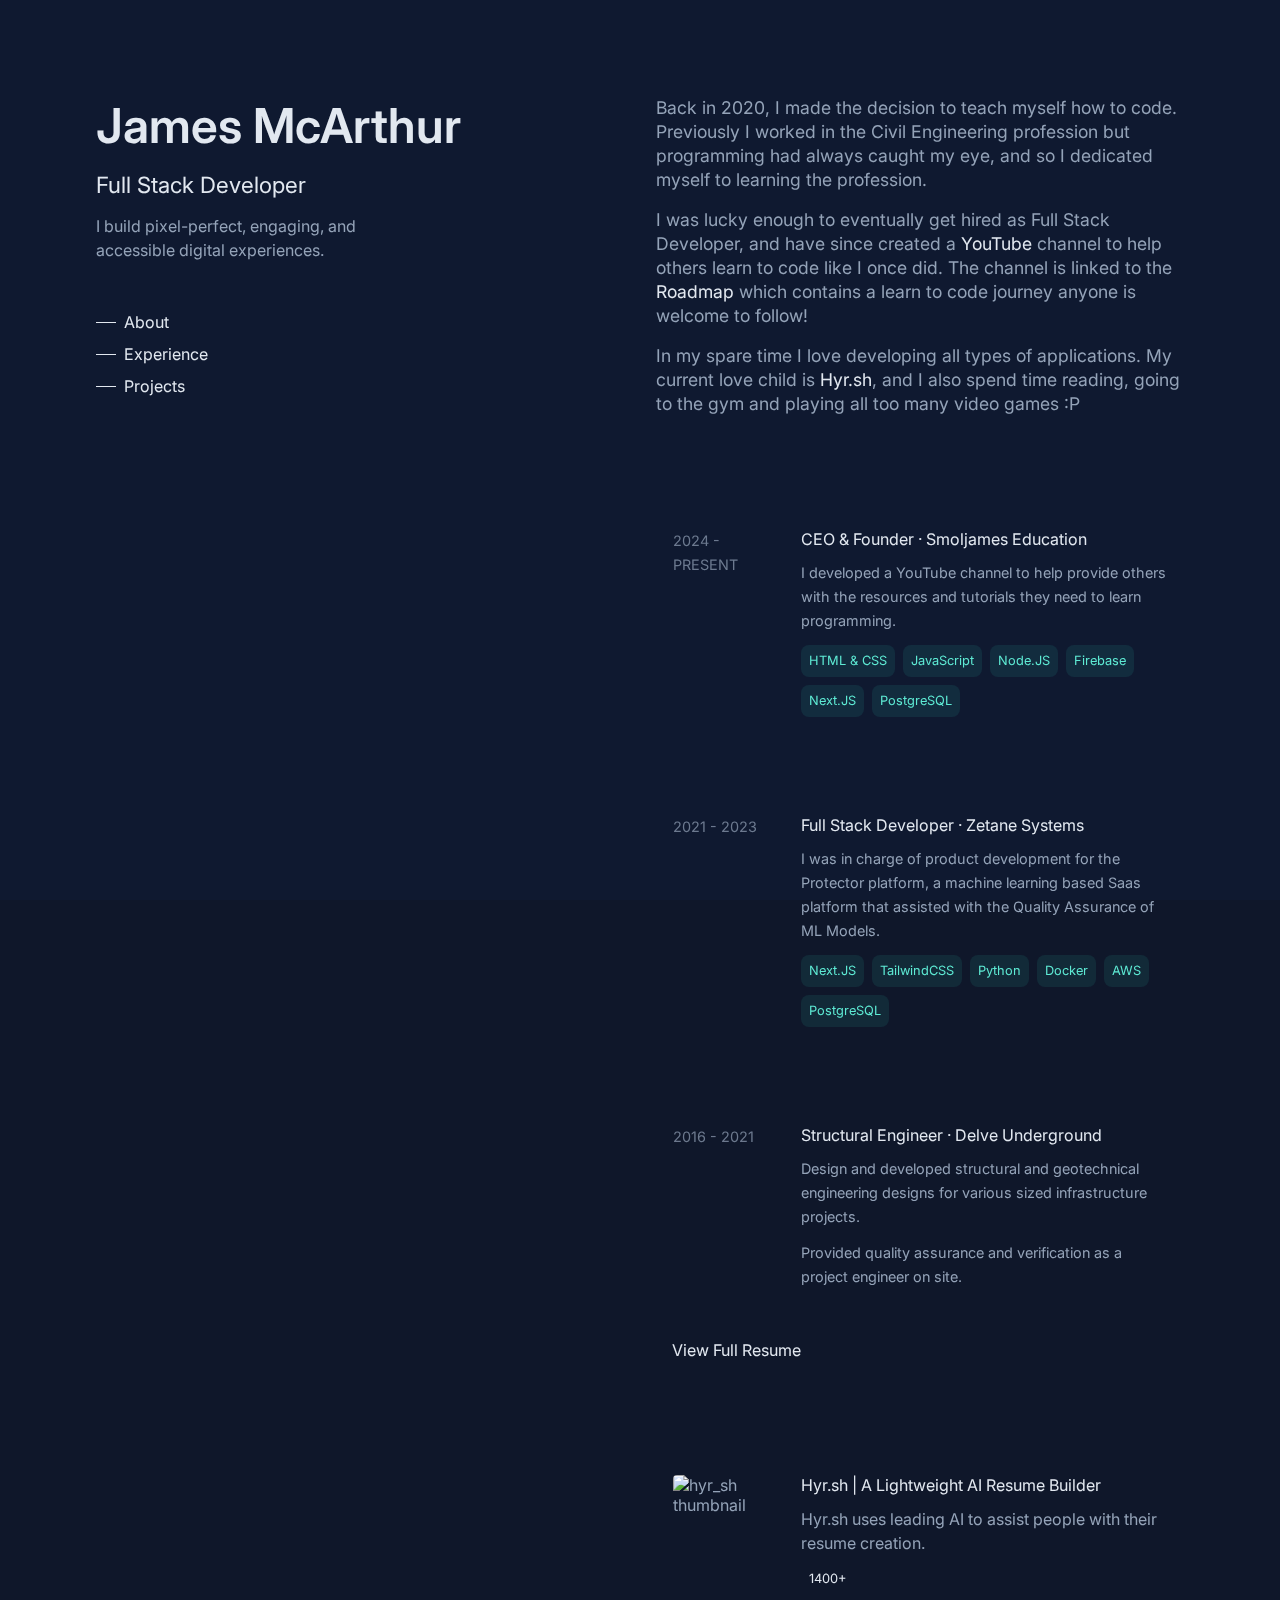
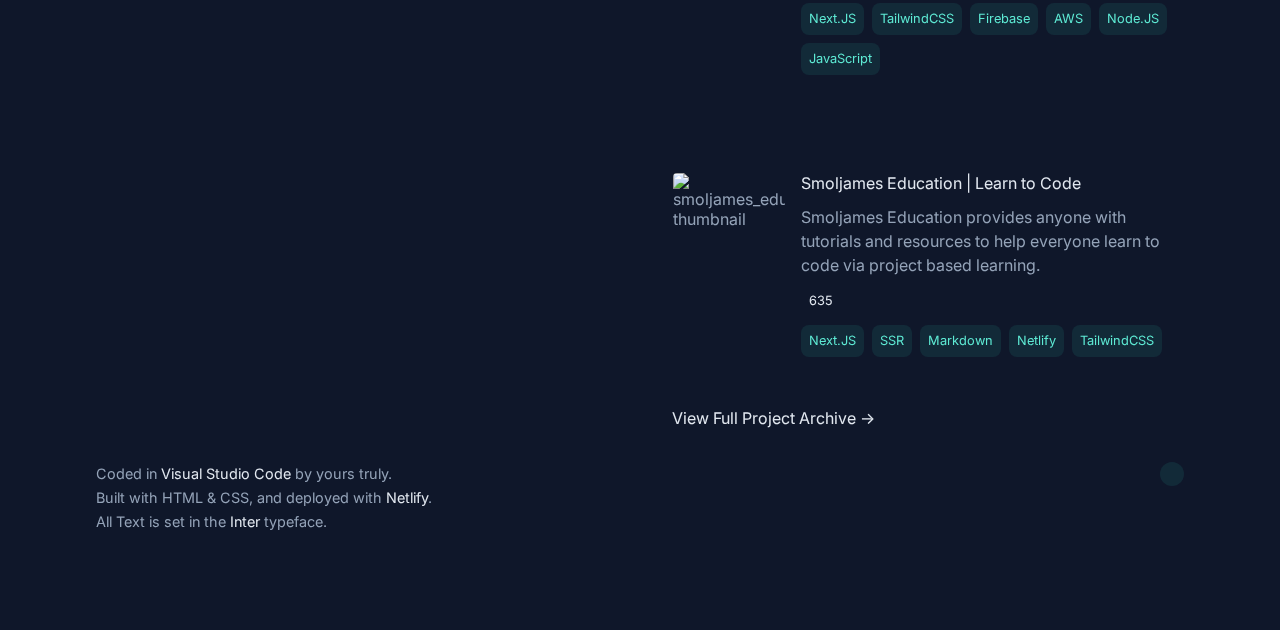
==== chapter 3 correction/index.html @ 5728c7fb "Fix corrections3" ====
<!DOCTYPE html>
<html lang="en">

<head>
    <meta charset="UTF-8">
    <meta name="viewport" content="width=device-width, initial-scale=1.0">
    <!-- Modification du Titre -->
    <title>James Web Portfolio</title>

    <!-- link qui renvoie à où l'on définit notre style css -->
    <link rel="stylesheet" href="styles.css" />

    <!-- font from "Google Font" -->
    <link rel="preconnect" href="https://fonts.googleapis.com">
    <link rel="preconnect" href="https://fonts.gstatic.com" crossorigin>
    <link href="https://fonts.googleapis.com/css2?family=Inter:wght@100..900&display=swap" rel="stylesheet">
    <!-- font from "Google Font" -->

    <!-- font from "cdnjs" -->
    <link rel="stylesheet" href="https://cdnjs.cloudflare.com/ajax/libs/font-awesome/6.5.2/css/all.min.css"
        integrity="sha512-SnH5WK+bZxgPHs44uWIX+LLJAJ9/2PkPKZ5QiAj6Ta86w+fsb2TkcmfRyVX3pBnMFcV7oQPJkl9QevSCWr3W6A=="
        crossorigin="anonymous" referrerpolicy="no-referrer" />

</head>

<body id="top-of-page">
    <div class="underlay"></div>
    <header>
        <a href="/">
            <!-- title h1 -->
            <h1>James McArthur</h1>
        </a>
        <h4>Full Stack Developer</h4>
        <p>I build pixel-perfect, engaging, and accessible digital experiences.</p>

        <!-- Utilisation de nav PAS COMME NOUS -->
        <nav>
            <a class="anchor-text" href="#about">
                <!-- ADDED POST TUTORIAL -->
                <div class="nav-line"></div>
                <p>About</p>
            </a>
            <a class="anchor-text" href="#experience">
                <div class="nav-line"></div>
                <p>Experience</p>
            </a>
            <a class="anchor-text" href="#projects">
                <div class="nav-line"></div>
                <p>Projects</p>
            </a>
        </nav>
        <!-- UTILISATION D'un div pour les icones de réseaux sociaux -->
        <div class="social-link-container">
            <a class="social-link" href="https://www.linkedin.com/in/jamezmcarthur/" target="_blank">
                <i class="fa-brands fa-linkedin-in"></i>
            </a>
            <a class="social-link" href="https://www.linkedin.com/in/jamezmcarthur/" target="_blank">
                <i class="fa-brands fa-github"></i>
            </a>
            <a class="social-link" href="https://www.linkedin.com/in/jamezmcarthur/" target="_blank">
                <i class="fa-brands fa-youtube"></i>
            </a>
            <a class="social-link" href="https://www.linkedin.com/in/jamezmcarthur/" target="_blank">
                <i class="fa-brands fa-twitter"></i>
            </a>
        </div>
    </header>
    <main>
        <!-- Utilisation de 'section' et pas de div comme ce que l'on a fait -->
        <section id="about">
            <div class="sticky-header">
                <h2 class="lightText">About</h2>
            </div>
            <div class="about-contents">
                <p>Back in 2020, I made the decision to teach myself how to code. Previously I worked in the Civil
                    Engineering profession but programming had always caught my eye, and so I dedicated myself to
                    learning the profession.
                </p>
                <p>I was lucky enough to eventually get hired as Full Stack Developer, and have since created a <a
                        target="_blank" class="anchor-text" href="https://www.netflix.com/title/80095241">YouTube</a>
                    channel to help others learn to code like I once did. The channel is linked to the <a
                        target="_blank" class="anchor-text" href="https://www.netflix.com/title/80095241">Roadmap</a>
                    which contains a learn to code journey anyone is welcome to follow!
                </p>
                <p>In my spare time I love developing all types of applications. My current love child is <a
                        target="_blank" class="anchor-text" href="https://www.netflix.com/title/80095241">Hyr.sh</a>,
                    and I also spend time reading, going to the gym and playing all too many video games :P
                </p>
            </div>
        </section>
        <section id="experience">
            <div class="sticky-header">
                <h2 class="lightText">Experience</h2>
            </div>
            <div class="experience-contents">
                <div class="experience-card">
                    <p class="tenure">2024 - present</p>
                    <div class="card-column">
                        <a class="card-header-link" href="https://www.smoljames.com" target="_blank">
                            <h3 class="anchor-text card-header">CEO & Founder · Smoljames Education
                                <i class="fa-solid fa-arrow-right anchor-icon"></i>
                            </h3>
                        </a>
                        <p>I developed a YouTube channel to help provide others with the resources and tutorials they
                            need to learn programming.</p>

                        <div class="tag-container">
                            <div class="tag">
                                <p>HTML & CSS</p>
                            </div>
                            <div class="tag">
                                <p>JavaScript</p>
                            </div>
                            <div class="tag">
                                <p>Node.JS</p>
                            </div>
                            <div class="tag">
                                <p>Firebase</p>
                            </div>
                            <div class="tag">
                                <p>Next.JS</p>
                            </div>
                            <div class="tag">
                                <p>PostgreSQL</p>
                            </div>
                        </div>
                    </div>
                </div>
                <div class="experience-card">
                    <p class="tenure">2021 - 2023</p>
                    <div class="card-column">
                        <a class="card-header-link" href="https://www.zetane.com" target="_blank">
                            <h3 class="anchor-text card-header">Full Stack Developer · Zetane Systems <i
                                    class="fa-solid fa-arrow-right anchor-icon"></i></h3>
                        </a>
                        <p>I was in charge of product development for the Protector platform, a machine learning based
                            Saas platform that assisted with the Quality Assurance of ML Models.</p>

                        <div class="tag-container">
                            <div class="tag">
                                <p>Next.JS</p>
                            </div>
                            <div class="tag">
                                <p>TailwindCSS</p>
                            </div>
                            <div class="tag">
                                <p>Python</p>
                            </div>
                            <div class="tag">
                                <p>Docker</p>
                            </div>
                            <div class="tag">
                                <p>AWS</p>
                            </div>
                            <div class="tag">
                                <p>PostgreSQL</p>
                            </div>
                        </div>
                    </div>
                </div>
                <div class="experience-card">
                    <p class="tenure">2016 - 2021</p>
                    <div class="card-column">
                        <a class="card-header-link" href="https://delveunderground.com/" target="_blank">
                            <h3 class="anchor-text card-header">Structural Engineer · Delve Underground<i
                                    class="fa-solid fa-arrow-right anchor-icon"></i></h3>
                        </a>
                        <p>Design and developed structural and geotechnical engineering designs for various sized
                            infrastructure projects.</p>
                        <p>Provided quality assurance and verification as a project engineer on site.</p>
                    </div>
                </div>
            </div>
            <!-- MODIFIED POST TUTORIAL -->
            <a href="/public/james-resme.pdf" target="_blank" class="anchor-text resume-link">
                <p>View Full Resume <i class="fa-solid fa-arrow-right anchor-icon"></i></p>
            </a>
        </section>
        <section id="projects">
            <div class="sticky-header">
                <h2 class="lightText">Projects</h2>
            </div>
            <div class="project-contents">
                <div class="project-card">
                    <div class="project-image-container">
                        <img src="/public/hyr_sh.png" alt="hyr_sh thumbnail" />
                    </div>
                    <div class="card-column">
                        <a href="https://www.hyr.sh" target="_blank" class="card-header-link">
                            <h3 class="anchor-text card-header">Hyr.sh | A Lightweight AI Resume Builder
                                <i class="fa-solid fa-arrow-right anchor-icon"></i>
                            </h3>
                        </a>
                        <p>Hyr.sh uses leading AI to assist people with their resume creation. </p>
                        <a href="https://www.hyr.sh" target="_blank" class="anchor-text project-stat-link">
                            <i class="fa-solid fa-user"></i>
                            <p>1400+</p>
                        </a>
                        <div class="tag-container">
                            <div class="tag">
                                <p>Next.JS</p>
                            </div>
                            <div class="tag">
                                <p>TailwindCSS</p>
                            </div>
                            <div class="tag">
                                <p>Firebase</p>
                            </div>
                            <div class="tag">
                                <p>AWS</p>
                            </div>
                            <div class="tag">
                                <p>Node.JS</p>
                            </div>
                            <div class="tag">
                                <p>JavaScript</p>
                            </div>
                        </div>
                    </div>
                </div>
                <div class="project-card">
                    <div class="project-image-container">
                        <img src="/public/smoljames_roadmap.png" alt="smoljames_education thumbnail" />
                    </div>
                    <div class="card-column">
                        <a class="card-header-link" href="https://www.smoljames.com" target="_blank">
                            <h3 class="anchor-text card-header">Smoljames Education | Learn to Code <i
                                    class="fa-solid fa-arrow-right anchor-icon"></i></h3>
                        </a>
                        <p>Smoljames Education provides anyone with tutorials and resources to help everyone learn to
                            code via project based learning.</p>
                        <a href="https://github.com/jamezmca" target="_blank" class="anchor-text project-stat-link">
                            <i class="fa-solid fa-star"></i>
                            <p>635</p>
                        </a>
                        <div class="tag-container">
                            <div class="tag">
                                <p>Next.JS</p>
                            </div>
                            <div class="tag">
                                <p>SSR</p>
                            </div>
                            <div class="tag">
                                <p>Markdown</p>
                            </div>
                            <div class="tag">
                                <p>Netlify</p>
                            </div>
                            <div class="tag">
                                <p>TailwindCSS</p>
                            </div>
                        </div>
                    </div>
                </div>
            </div>
            <a href="https://www.youtube.com/watch?v=dQw4w9WgXcQ" target="_blank" class="project-archive-link">
                <p>View Full Project Archive <span class="right-arrow">&rarr;</span></p>
            </a>
        </section>
    </main>
    <footer>
        <p>
            Coded in <a href="https://code.visualstudio.com/" target="_blank" class="anchor-text">Visual Studio Code</a>
            by yours truly. <br />Built with HTML & CSS, and
            deployed with <a href="https://www.netlify.com" target="_blank" class="anchor-text">Netlify</a>. <br />All
            Text is
            set in the <a href="https://rsms.me/inter/" target="_blank" class="anchor-text">Inter</a> typeface.
        </p>
        <a href="#top-of-page" class="scroll-to-top">
            <i class="fa-solid fa-arrow-up"></i>
        </a>
    </footer>
</body>

</html>
---- chapter 3 correction/styles.css ----
/* use of variable for colors in css afin de ne pas réutiliser tous le temps la valeur*/
:root {
    /* always with "--nom-nom2" */
    --color-accent: #5eead4;
    --background-accent: rgba(45, 212, 191, .1);
    --color-highlight: #e2e8f0;
}

html {
    /* met le scroll en smooth */
    scroll-behavior: smooth;
}

/* star is used for ALL TAGS */
* {
    /* ➡️ La taille totale reste 200px
       ➡️ Le padding et la bordure sont inclus dans les 200px */
    box-sizing: border-box;
    margin: 0;
    padding: 0;
    /* premier est le style que l'on veut et le second le style en backup */
    font-family: 'Inter', sans-serif;
}

body {
    background: #0f172a;
    color: #94a3b8;
    padding: 4rem 2rem;
    display: grid;
    /* minmax -> min width = 0, max width = 1 fraction, si 2 colonnes on aura 1 col à 50% et une autre à 50% */
    grid-template-columns: repeat(1, minmax(0, 1fr));
    gap: 6rem;
}

p {
    /* espacement entre les mots */
    line-height: 1.5rem;
}

/* sert à modifier les couleurs lorsque l'on selectionne le texte */
p::selection,
h1::selection,
h2::selection,
h3::selection,
h4::selection,
h5::selection,
h6::selection {
    /* change le background lorsque selectionné */
    background: var(--color-accent);
    /* change la couleur en noir lorsque selectionné */
    color: #0f172a;
}

/* création d'une classe underlay pour laiser fixe en toute circonstance la partie header
PAS CE QUE L'ON A FAIT */
.underlay {
    /* Ici le box de header reste fixe tout le temps */
    position: fixed;
    background: #172554;

    /* Fait eb sorte que la boxe underlay prenne toute la place c'est à dire les 4 coins de la page web */
    inset: 0;
    /* opacité ajoutée pour faire correspondre la couleur */
    opacity: 0.15;
}

header,
main,
footer {
    position: relative;

    /* sert à mettre au dessus de l'underlay */
    z-index: 10;
}

header {
    display: flex;
    flex-direction: column;
    gap: 1rem;
    /* max idth of header container */
    max-width: 300px;
}

header h1,
header h4,
.lightText {
    color: var(--color-highlight);
}

header a {
    /*  remove the underline */
    text-decoration: none;
}

header h1 {
    /* change la taille de la police */
    font-weight: 600;
}

header h4 {
    /* change la taille de la police */
    font-weight: 400;
}

nav {
    display: none;
}

nav a {
    font-size: 0.9rem;
    display: flex;
    align-items: center;
    gap: 0.5rem;
}

nav a:hover .nav-line {
    /* ADDED POST TUTORIAL */
    background: var(--color-accent);
    width: 28px;
}

.nav-line {
    /* ADDED POST TUTORIAL */
    height: 1px;
    width: 20px;
    background: var(--color-highlight);
    transition-duration: 200ms;
}

.social-link-container {
    display: flex;
    align-items: center;
    gap: 1rem;
}

.social-link {
    font-size: 1.4rem;
    color: inherit;
    text-decoration: none;
    transition-duration: 200ms;
}

.social-link:hover {
    color: var(--color-highlight);
}

main {
    display: flex;
    flex-direction: column;
    gap: 6rem;
}

section {
    display: flex;
    flex-direction: column;
    gap: 2rem;
}

/*  selectionne directement les h2 de "section" */
section h2 {
    text-transform: uppercase;
    font-size: 1rem;
    font-weight: 500;
}

.sticky-header {
    position: sticky;
    top: 0;
    padding: 1rem 0;
}

.sticky-header h2 {
    position: relative;
    /* met le titre par dessus */
    z-index: 2;
}

.sticky-header::before {
    /* sert à mettre un effet au background au texte de l'header */
    content: '';
    position: absolute;
    /* sert à prendre toute la place du container */
    inset: 0;
    /* MODIFIED POST TUTORIAL - REMOVE OPACITY AND CHANGED HEX CODE */
    background: #101A3199;
    backdrop-filter: blur(5px);
}

.about-contents {
    display: flex;
    flex-direction: column;
    gap: 1rem;
}

.about-contents p {
    font-size: 1.1rem;
}

/* classe créée pour mettre des mots en coloré */
.anchor-text {
    color: var(--color-highlight);
    text-decoration: none;

    /* rajoute un temps de 200ms avant que le texte se colore */
    transition-duration: 200ms;
}

.anchor-text:hover {
    color: var(--color-accent);
}

.experience-contents,
.project-contents {
    display: flex;
    flex-direction: column;
    gap: 4rem;
}

.experience-card,
.project-card {
    display: grid;
    grid-template-columns: repeat(1, minmax(0, 1fr));
}

.experience-card {
    /* MODIFIED POST TUTORIAL */
    gap: 0.5rem 1rem;
}

.project-card {
    /* MODIFIED POST TUTORIAL */
    gap: 1rem 1rem;
}

.card-column {
    display: flex;
    flex-direction: column;
    gap: 0.75rem;
}

.card-header-link {
    /* ADDED POST TUTORIAL - ADDED CLASS TO ANCHOR TAG IN HTML */
    text-decoration: none;
}

.tenure {
    opacity: 0.7;
    text-transform: uppercase;
    font-size: 0.8rem;
}

.experience-card p {
    font-size: 0.9rem;
}

.card-header {
    font-weight: 400;
    font-size: 1rem;
}

.anchor-icon {
    padding-left: 0.5rem;
}

.tag-container {
    /* display egal flex et est horizontal par défaut */
    display: flex;
    /*  if row is too long then the content goes to the next row */
    flex-wrap: wrap;
    gap: 0.5rem;
    color: var(--color-accent);
}

.tag {
    border-radius: 0.5rem;
    padding: 0.25rem 0.5rem;
    background: var(--background-accent);
}

.tag p {
    font-size: 0.8rem;
}

.project-image-container {
    max-width: 200px;
    overflow: hidden;
    display: grid;

    /* met l'image au contre du container */
    place-items: center;

    /* Sert à  garder un ratio de 16/9 à l'image*/
    aspect-ratio: 16 / 9;

    /* Sert à mettre l'image en deuxième postion dans le container */
    order: 2;
    border-radius: 0.25rem;
}

.project-image-container img {
    /* Sert à s'assurer que l'image couvre toujours le container */
    object-fit: cover;
    width: 100%;
    height: 100%;
}

.project-stat-link {
    display: flex;

    /*  Sert à s'assurer que l'icone et le texte soient sur le meme niveau */
    align-items: center;
    gap: 0.5rem;
    font-size: 0.8rem;
}

.project-archive-link {
    /* Sert */
    position: relative;
    color: var(--color-highlight);
    text-decoration: none;
    transition-duration: 200ms;

    margin-right: auto;
}

.project-archive-link span {
    /* pour faire bouger la fleche (span is a "mini-div") */
    transition-duration: 200ms;
}

.project-archive-link:hover span {
    /* ajout d'un padding pour faire bouger la fleche */
    padding-left: 0.5rem;
}

/* sert à ajouter l'underline après le hover */
.project-archive-link::after {
    /* content est nul pour préciser que l'on ne va pas mettre de texte */
    content: '';
    position: absolute;
    /* se met tout à gauche */
    left: 0;
    /* prend toute la largeur */
    width: 100%;
    height: 1.5px;
    bottom: 0;
    background: transparent;
    transition-duration: 200ms;
}

.project-archive-link:hover::after {
    background: var(--color-accent);
}

footer {
    display: flex;
    flex-direction: column;
    gap: 2rem;

    /* met les éléments en prenant l'espace sur la largeur */
    justify-content: space-between;
    align-items: flex-start;
}

footer p {
    font-size: 0.9rem;
}

.scroll-to-top {
    text-decoration: none;
    color: var(--color-accent);
    background: var(--background-accent);
    padding: 0 0.75rem;

    /* sert à avoir une hauteur et une largeur égales */
    aspect-ratio: 1/1;
    display: grid;
    place-items: center;
    border-radius: 100%;

    /* s'il y a de l'overflow on l'enlève */
    overflow: hidden;
    transition-duration: 200ms;
}

.scroll-to-top:hover {
    opacity: 0.6;
}


/* MEDIUM SCREEN BREAKPOINT */
@media (min-width: 640px) {

    /* ADJUSTED POST TUTORIAL */
    body {
        padding: 5rem 3rem;
    }

    .project-card,
    .experience-card {
        grid-template-columns: repeat(4, minmax(0, 1fr));
    }

    .card-column {
        /* sert à ce que le contenu occupe 3 colonnes des 4 définies au dessus */
        grid-column: span 3 / span 3;
    }

    .project-image-container {
        /*  change l'ordre des images */
        order: 0;
    }

    header {
        max-width: unset;
    }

    header h1 {
        font-size: 3rem;
    }

    header h4 {
        font-size: 1.4rem;
    }

    header p {
        max-width: 300px;
    }

    .social-link-container {
        gap: 1.5rem;
    }

    /* le "i" sert à spécifier les icones */
    .social-link-container i {
        font-size: 2rem;
    }
}


/* LARGE SCREEN BREAKPOINT */
@media (min-width: 1024px) {
    body {
        grid-template-columns: repeat(2, minmax(0, 1fr));
        /* ADJUSTED POST TUTORIAL */
        gap: 2rem;
        padding: 6rem;
        padding-top: 0;

    }

    header {
        position: sticky;
        top: 0;
        margin-left: auto;
        /* MODIFIED POST TUTORIAL */
        height: fit-content;
        padding-bottom: 6rem;
    }

    header h1 {
        font-size: 3rem;
    }

    header h4 {
        font-size: 1.4rem;
    }

    header p {
        max-width: 300px;
    }

    nav {
        /* MODIFIED POST TUTORIAL */
        padding: 2rem 0;
        display: flex;
        flex-direction: column;
        gap: 0.5rem;
        flex: 1;
    }

    nav a {
        font-size: 1rem;
    }

    .social-link-container {
        gap: 1.5rem;
    }

    .social-link-container i {
        font-size: 2rem;
    }

    header,
    main {
        padding-top: 6rem;
/* sert à ne pas enlargir de trop les colononnes lorsque l'on zoom-out */
        max-width: 700px;
        width: 100%;
    }
/* sert à ne pas enlargir de trop les colononnes lorsque l'on zoom-out */
    main {
        margin-right: auto;
    }

    .sticky-header {
        display: none;
    }

    /* ADDED POST TUTORIAL */
    .project-card,
    .experience-card {
        padding: 1rem;
        border-radius: 0.5rem;
        border: 1px solid transparent;
        transition-duration: 200ms;
    }

    /* ADDED POST TUTORIAL */
    .project-card:hover,
    .experience-card:hover {
        background: #1b2541;
        border: 1px solid #94a3b826;
        box-shadow: 0 0 20px 3px #0f172a;
    }

    .project-archive-link,
    .resume-link {
        padding-left: 1rem;
    }

    footer {

        grid-column: span 2 / span 2;
        flex-direction: row;
        max-width: 1400px;
        margin: 0 auto;
        width: 100%;
    }
}
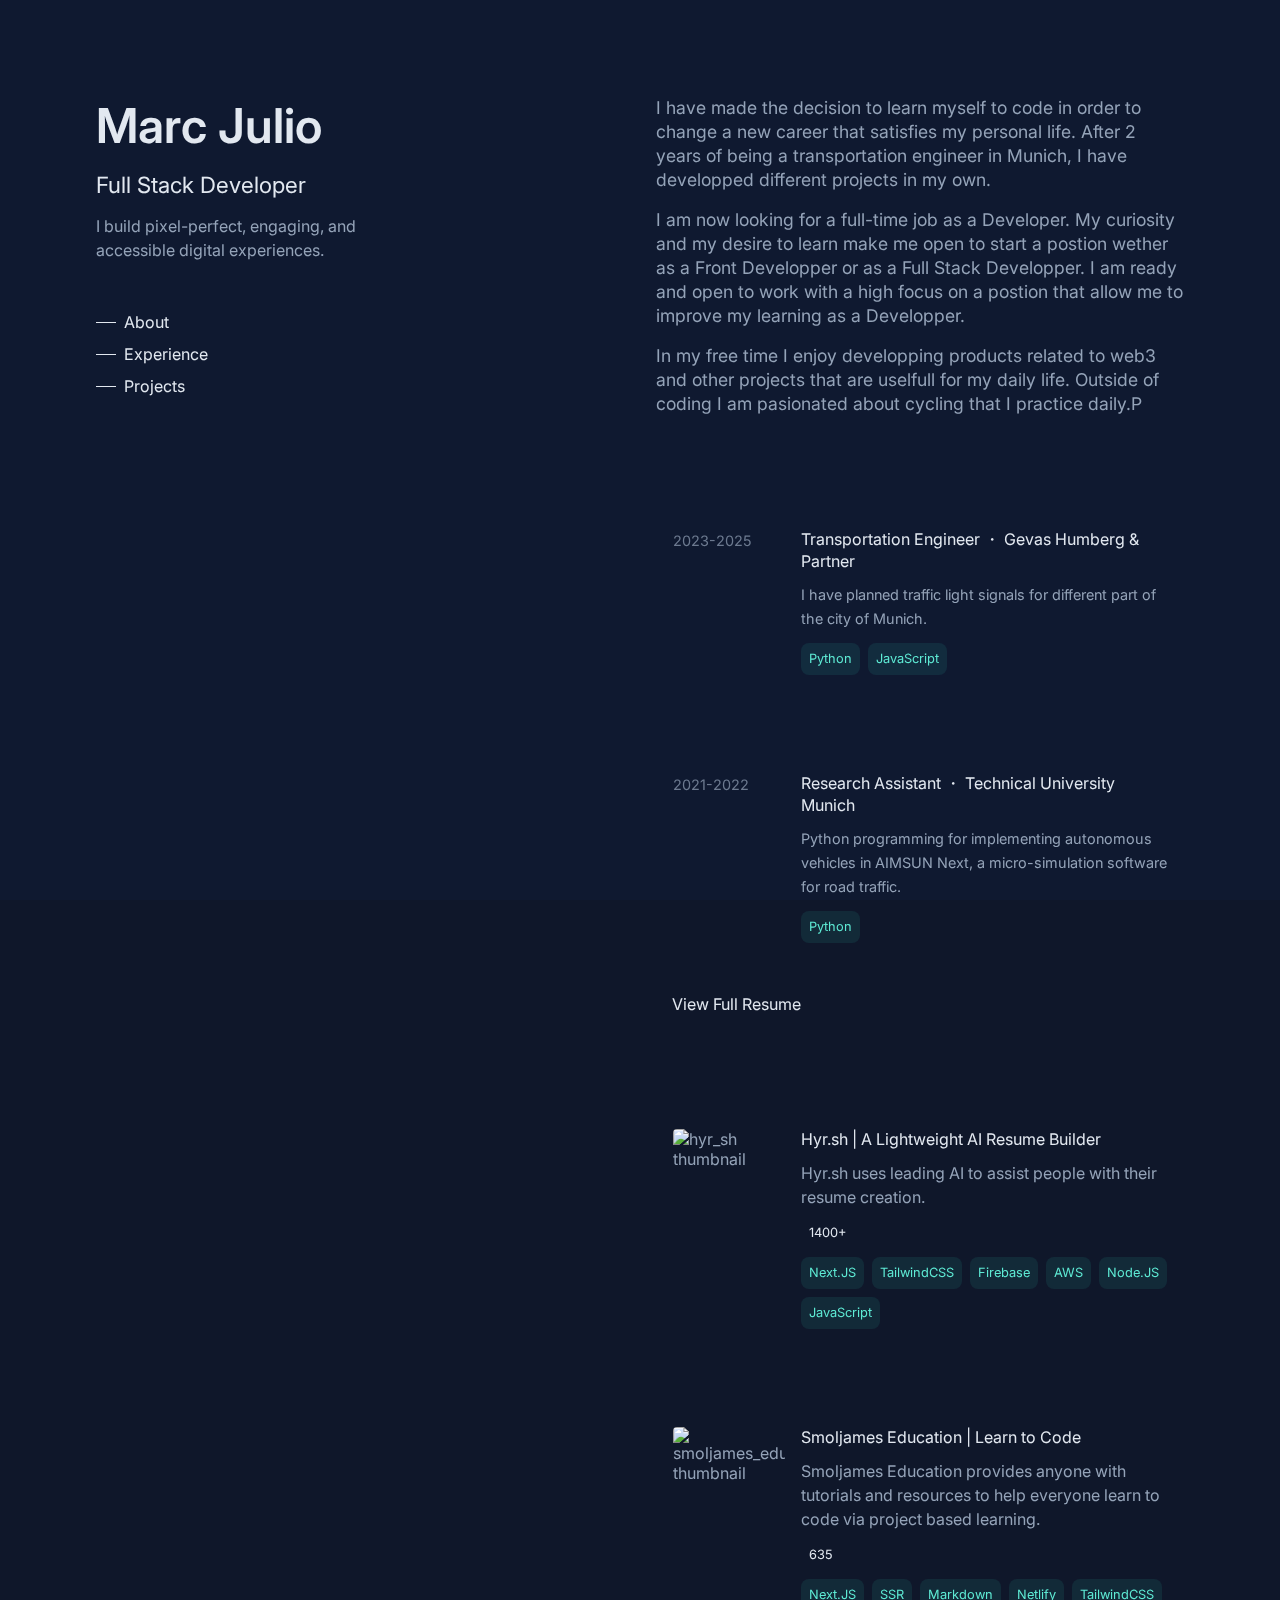
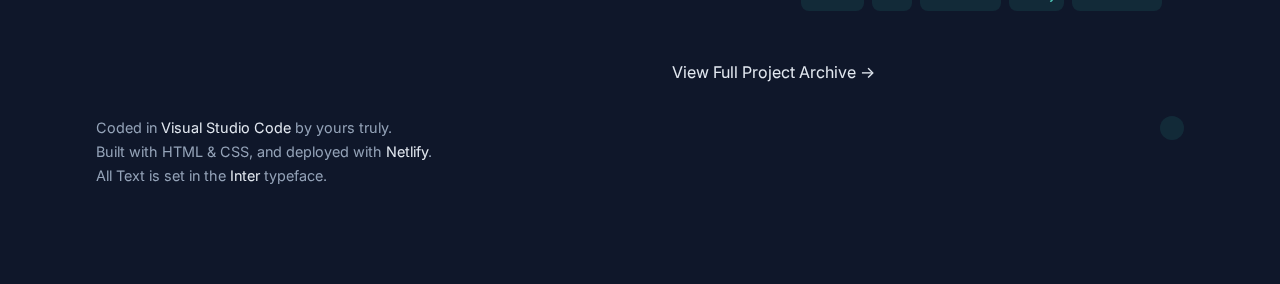
==== commit c13cad98: "Fix correction avec mon experience" ====
--- a/chapter 3 correction/index.html
+++ b/chapter 3 correction/index.html
@@ -5,7 +5,7 @@
     <meta charset="UTF-8">
     <meta name="viewport" content="width=device-width, initial-scale=1.0">
     <!-- Modification du Titre -->
-    <title>James Web Portfolio</title>
+    <title>Marc Julio Web Portfolio</title>
 
     <!-- link qui renvoie à où l'on définit notre style css -->
     <link rel="stylesheet" href="styles.css" />
@@ -28,7 +28,7 @@
     <header>
         <a href="/">
             <!-- title h1 -->
-            <h1>James McArthur</h1>
+            <h1>Marc Julio</h1>
         </a>
         <h4>Full Stack Developer</h4>
         <p>I build pixel-perfect, engaging, and accessible digital experiences.</p>
@@ -51,17 +51,17 @@
         </nav>
         <!-- UTILISATION D'un div pour les icones de réseaux sociaux -->
         <div class="social-link-container">
-            <a class="social-link" href="https://www.linkedin.com/in/jamezmcarthur/" target="_blank">
+            <a class="social-link" href="https://www.linkedin.com/in/marc-julio-006969152/" target="_blank">
                 <i class="fa-brands fa-linkedin-in"></i>
             </a>
-            <a class="social-link" href="https://www.linkedin.com/in/jamezmcarthur/" target="_blank">
+            <a class="social-link" href="https://github.com/MaPiJu" target="_blank">
                 <i class="fa-brands fa-github"></i>
             </a>
-            <a class="social-link" href="https://www.linkedin.com/in/jamezmcarthur/" target="_blank">
+            <a class="social-link" href="https://www.linkedin.com/in/marc-julio-006969152/" target="_blank">
                 <i class="fa-brands fa-youtube"></i>
             </a>
-            <a class="social-link" href="https://www.linkedin.com/in/jamezmcarthur/" target="_blank">
-                <i class="fa-brands fa-twitter"></i>
+            <a class="social-link" href="https://www.strava.com/athletes/10473473" target="_blank">
+                <i class="fa-brands fa-strava"></i>
             </a>
         </div>
     </header>
@@ -72,19 +72,17 @@
                 <h2 class="lightText">About</h2>
             </div>
             <div class="about-contents">
-                <p>Back in 2020, I made the decision to teach myself how to code. Previously I worked in the Civil
-                    Engineering profession but programming had always caught my eye, and so I dedicated myself to
-                    learning the profession.
+                <p>I have made the decision to learn myself to code in order to change
+                    a new career that satisfies my personal life. After 2 years of being
+                    a transportation engineer in Munich, I have developped different projects
+                    in my own.
                 </p>
-                <p>I was lucky enough to eventually get hired as Full Stack Developer, and have since created a <a
-                        target="_blank" class="anchor-text" href="https://www.netflix.com/title/80095241">YouTube</a>
-                    channel to help others learn to code like I once did. The channel is linked to the <a
-                        target="_blank" class="anchor-text" href="https://www.netflix.com/title/80095241">Roadmap</a>
-                    which contains a learn to code journey anyone is welcome to follow!
+                <p>I am now looking for a full-time job as a Developer. My curiosity and my desire to learn make me open to 
+                    start a postion wether as a Front Developper or as a Full Stack Developper. I am ready and open to work 
+                    with a high focus on a postion that allow me to improve my learning as a Developper.
                 </p>
-                <p>In my spare time I love developing all types of applications. My current love child is <a
-                        target="_blank" class="anchor-text" href="https://www.netflix.com/title/80095241">Hyr.sh</a>,
-                    and I also spend time reading, going to the gym and playing all too many video games :P
+                <p>In my free time I enjoy developping products related to web3 and other projects that are uselfull for my daily 
+                    life. Outside of coding I am pasionated about cycling that I practice daily.P
                 </p>
             </div>
         </section>
@@ -94,85 +92,45 @@
             </div>
             <div class="experience-contents">
                 <div class="experience-card">
-                    <p class="tenure">2024 - present</p>
-                    <div class="card-column">
-                        <a class="card-header-link" href="https://www.smoljames.com" target="_blank">
-                            <h3 class="anchor-text card-header">CEO & Founder · Smoljames Education
+                    <p class="tenure">2023-2025</p>
+                    <div class="card-column">
+                        <a class="card-header-link" href="https://www.linkedin.com/in/marc-julio-006969152/" target="_blank">
+                            <h3 class="anchor-text card-header">Transportation Engineer ・ Gevas Humberg & Partner
                                 <i class="fa-solid fa-arrow-right anchor-icon"></i>
                             </h3>
                         </a>
-                        <p>I developed a YouTube channel to help provide others with the resources and tutorials they
-                            need to learn programming.</p>
-
-                        <div class="tag-container">
-                            <div class="tag">
-                                <p>HTML & CSS</p>
+                        <p>I have planned traffic light signals for different part of the city of Munich.</p>
+
+                        <div class="tag-container">
+                            <div class="tag">
+                                <p>Python</p>
                             </div>
                             <div class="tag">
                                 <p>JavaScript</p>
                             </div>
-                            <div class="tag">
-                                <p>Node.JS</p>
-                            </div>
-                            <div class="tag">
-                                <p>Firebase</p>
-                            </div>
-                            <div class="tag">
-                                <p>Next.JS</p>
-                            </div>
-                            <div class="tag">
-                                <p>PostgreSQL</p>
-                            </div>
                         </div>
                     </div>
                 </div>
                 <div class="experience-card">
-                    <p class="tenure">2021 - 2023</p>
-                    <div class="card-column">
-                        <a class="card-header-link" href="https://www.zetane.com" target="_blank">
-                            <h3 class="anchor-text card-header">Full Stack Developer · Zetane Systems <i
+                    <p class="tenure">2021-2022</p>
+                    <div class="card-column">
+                        <a class="card-header-link" href="https://www.linkedin.com/in/marc-julio-006969152/" target="_blank">
+                            <h3 class="anchor-text card-header">Research Assistant ・ Technical University Munich <i
                                     class="fa-solid fa-arrow-right anchor-icon"></i></h3>
                         </a>
-                        <p>I was in charge of product development for the Protector platform, a machine learning based
-                            Saas platform that assisted with the Quality Assurance of ML Models.</p>
-
-                        <div class="tag-container">
-                            <div class="tag">
-                                <p>Next.JS</p>
-                            </div>
-                            <div class="tag">
-                                <p>TailwindCSS</p>
-                            </div>
+                        <p>Python programming for implementing autonomous vehicles in AIMSUN Next, a micro-simulation 
+                            software for road traffic.</p>
+
+                        <div class="tag-container">
                             <div class="tag">
                                 <p>Python</p>
                             </div>
-                            <div class="tag">
-                                <p>Docker</p>
-                            </div>
-                            <div class="tag">
-                                <p>AWS</p>
-                            </div>
-                            <div class="tag">
-                                <p>PostgreSQL</p>
-                            </div>
-                        </div>
-                    </div>
-                </div>
-                <div class="experience-card">
-                    <p class="tenure">2016 - 2021</p>
-                    <div class="card-column">
-                        <a class="card-header-link" href="https://delveunderground.com/" target="_blank">
-                            <h3 class="anchor-text card-header">Structural Engineer · Delve Underground<i
-                                    class="fa-solid fa-arrow-right anchor-icon"></i></h3>
-                        </a>
-                        <p>Design and developed structural and geotechnical engineering designs for various sized
-                            infrastructure projects.</p>
-                        <p>Provided quality assurance and verification as a project engineer on site.</p>
+                        </div>
                     </div>
                 </div>
             </div>
             <!-- MODIFIED POST TUTORIAL -->
-            <a href="/public/james-resme.pdf" target="_blank" class="anchor-text resume-link">
+            <a href="public/CV_Marc_JULIO.pdf" target="_blank" class="anchor-text resume-link">
                 <p>View Full Resume <i class="fa-solid fa-arrow-right anchor-icon"></i></p>
             </a>
         </section>
